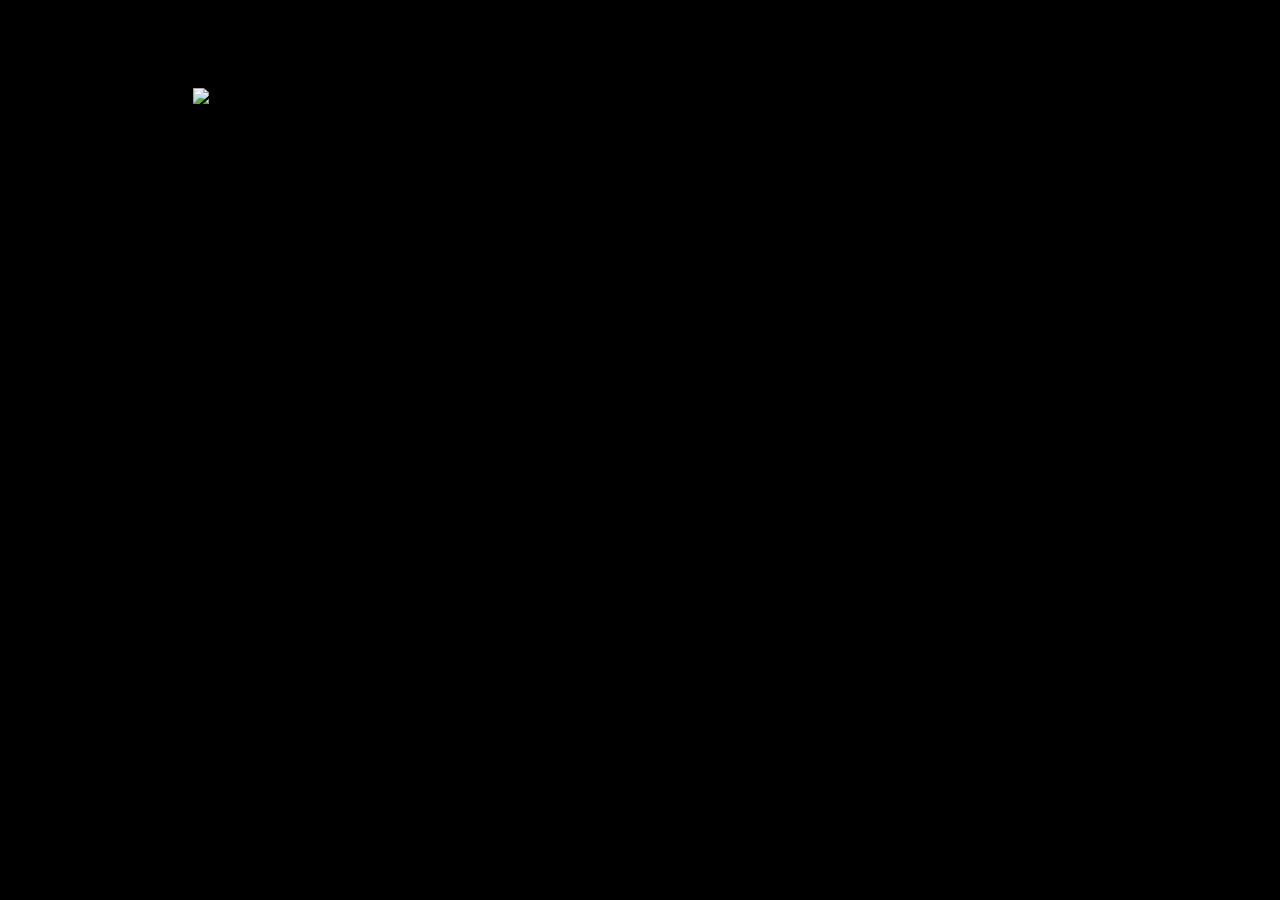
==== KeyRepeater/index.html @ 17ff4fff "no message" ====
<!DOCTYPE html>
<html lang="en">
<head>
    <meta charset="UTF-8">
    <meta http-equiv="X-UA-Compatible" content="IE=edge">
    <meta name="viewport" content="width=device-width, initial-scale=1.0">

    <link rel="icon" type="image/x-icon" href="/favicon.ico">
    <link rel="stylesheet" href="https://cdnjs.cloudflare.com/ajax/libs/github-markdown-css/5.5.1/github-markdown-dark.min.css" integrity="sha512-MmL2FuLmm/UH05Ah4JiJwA+G7OCceZDpzGHWqsju4Espzq+9nwQJdQVMNZPd1FNK2H3qDYXdET7HNG7Qm93FEg==" crossorigin="anonymous" referrerpolicy="no-referrer" />
    <script type="module" src="https://md-block.verou.me/md-block.js"></script>
    <title>CafeTools.net</title>
</head>
<body style="background-color: black; display:flex; justify-content:center;">
    <div class="markdown-body" style="min-width:400px; max-width:900px; padding:20px;">
        <table>
            <tr style="border:none;"><td style="width:128px; border:none;">
                <a href="/"><img src="/favicon.ico"></a></td>
            <td style="border:none;"><h1>CafeTools Applications</h1>
                Can't even afford a cup of coffee? Take time to savor the scent of coffee with me. I'm a developer working in South Korea and I like coding in coffee shops. And because I enjoy developing game-related applications, I created the apps introduced below to share with many people the functions I needed while playing games.
            </td></tr>
        </table>
        <md-block src="README.md">Loading...</md-block>    
    </div>
</body>
</html>
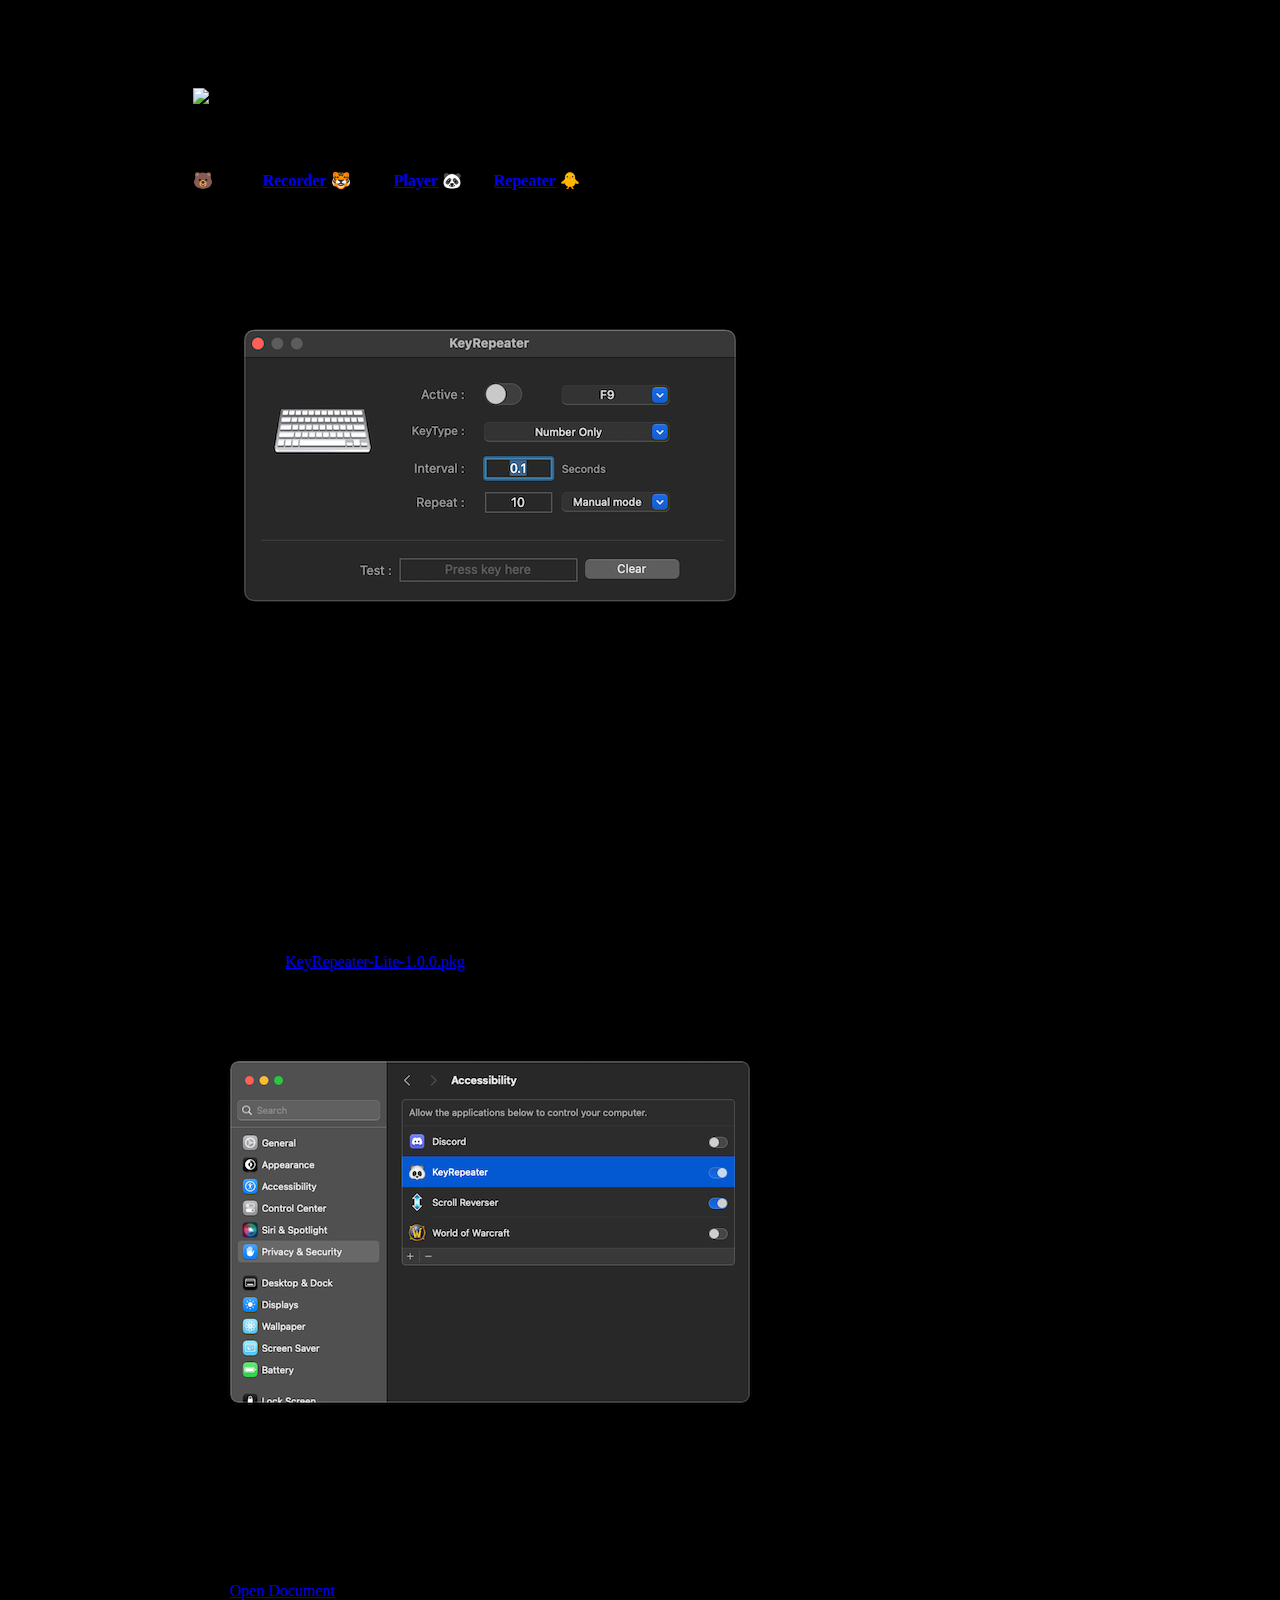
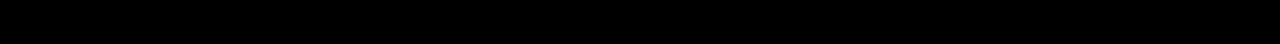
==== commit 66fd1245: "." ====
--- a/KeyRepeater/index.html
+++ b/KeyRepeater/index.html
@@ -7,11 +7,12 @@
 
     <link rel="icon" type="image/x-icon" href="/favicon.ico">
     <link rel="stylesheet" href="https://cdnjs.cloudflare.com/ajax/libs/github-markdown-css/5.5.1/github-markdown-dark.min.css" integrity="sha512-MmL2FuLmm/UH05Ah4JiJwA+G7OCceZDpzGHWqsju4Espzq+9nwQJdQVMNZPd1FNK2H3qDYXdET7HNG7Qm93FEg==" crossorigin="anonymous" referrerpolicy="no-referrer" />
-    <script type="module" src="https://md-block.verou.me/md-block.js"></script>
+    <link rel="stylesheet" type="text/css" href="/styles.css">
+    <script type="module" src="/lib/md-block.js"></script>
     <title>CafeTools.net</title>
 </head>
 <body style="background-color: black; display:flex; justify-content:center;">
-    <div class="markdown-body" style="min-width:400px; max-width:900px; padding:20px;">
+    <div class="markdown-body" style="min-width:300px; max-width:900px; padding:20px;">
         <table>
             <tr style="border:none;"><td style="width:128px; border:none;">
                 <a href="/"><img src="/favicon.ico"></a></td>
--- a/styles.css
+++ b/styles.css
@@ -0,0 +1,9 @@
+blockQuote {
+    padding: 0.75rem 1rem;
+    /* border: 1px solid #222222; */
+    border-radius: 0.3rem;
+    border-left: 5px solid #18FFFF;
+    font-size: 0.9rem;
+}
+
+
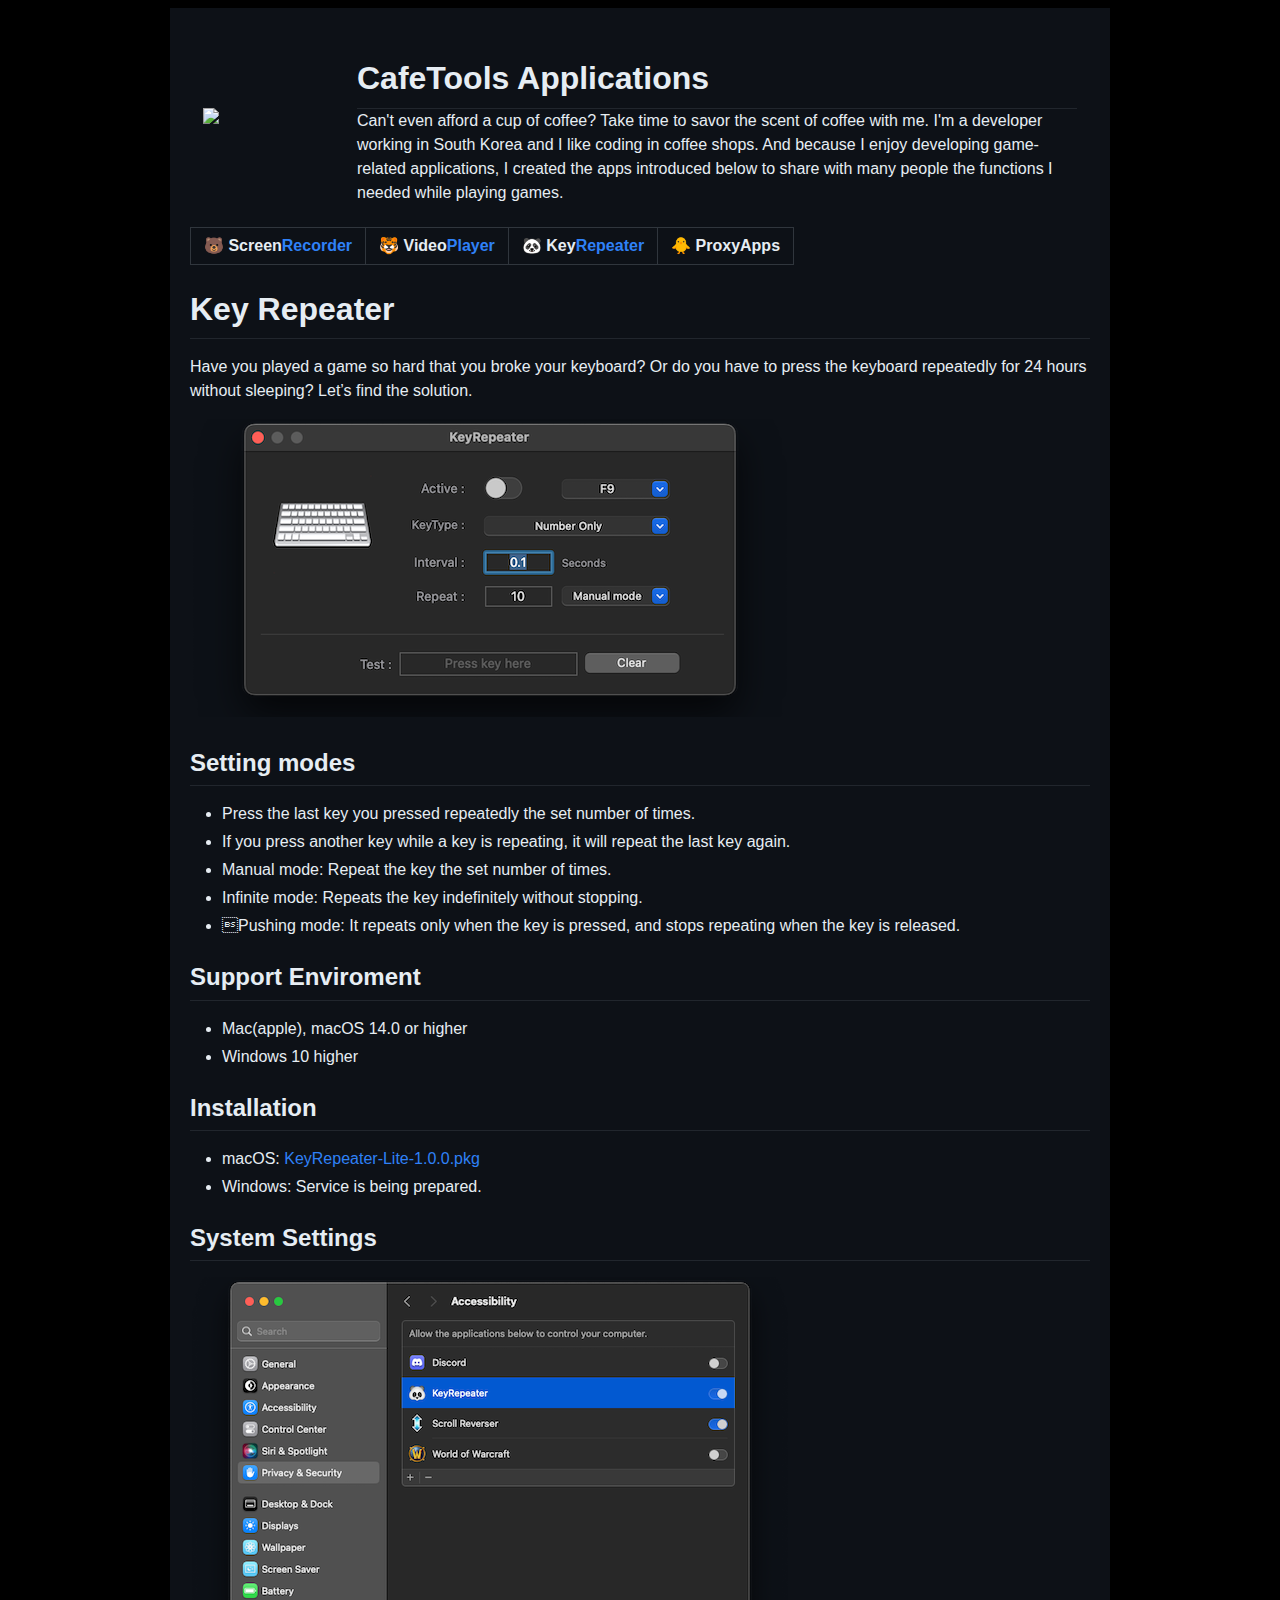
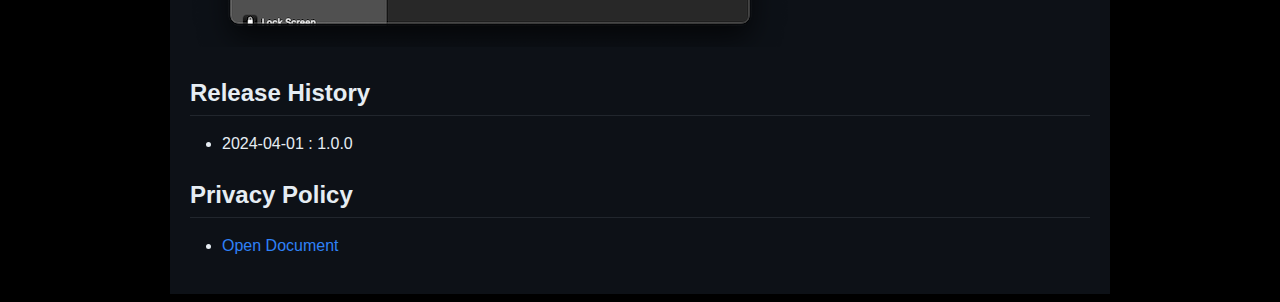
==== commit d08069ac: "..." ====
--- a/KeyRepeater/index.html
+++ b/KeyRepeater/index.html
@@ -6,7 +6,7 @@
     <meta name="viewport" content="width=device-width, initial-scale=1.0">
 
     <link rel="icon" type="image/x-icon" href="/favicon.ico">
-    <link rel="stylesheet" href="https://cdnjs.cloudflare.com/ajax/libs/github-markdown-css/5.5.1/github-markdown-dark.min.css" integrity="sha512-MmL2FuLmm/UH05Ah4JiJwA+G7OCceZDpzGHWqsju4Espzq+9nwQJdQVMNZPd1FNK2H3qDYXdET7HNG7Qm93FEg==" crossorigin="anonymous" referrerpolicy="no-referrer" />
+    <link rel="stylesheet" type="text/css" href="/lib/github-markdown-dark.min.css">
     <link rel="stylesheet" type="text/css" href="/styles.css">
     <script type="module" src="/lib/md-block.js"></script>
     <title>CafeTools.net</title>
--- a/lib/github-markdown-dark.min.css
+++ b/lib/github-markdown-dark.min.css
@@ -0,0 +1 @@
+.markdown-body{color-scheme:dark;-ms-text-size-adjust:100%;-webkit-text-size-adjust:100%;margin:0;color:#e6edf3;background-color:#0d1117;font-family:-apple-system,BlinkMacSystemFont,"Segoe UI","Noto Sans",Helvetica,Arial,sans-serif,"Apple Color Emoji","Segoe UI Emoji";font-size:16px;line-height:1.5;word-wrap:break-word}.markdown-body .octicon{display:inline-block;fill:currentColor;vertical-align:text-bottom}.markdown-body h1:hover .anchor .octicon-link:before,.markdown-body h2:hover .anchor .octicon-link:before,.markdown-body h3:hover .anchor .octicon-link:before,.markdown-body h4:hover .anchor .octicon-link:before,.markdown-body h5:hover .anchor .octicon-link:before,.markdown-body h6:hover .anchor .octicon-link:before{width:16px;height:16px;content:' ';display:inline-block;background-color:currentColor;-webkit-mask-image:url("data:image/svg+xml,<svg xmlns='http://www.w3.org/2000/svg' viewBox='0 0 16 16' version='1.1' aria-hidden='true'><path fill-rule='evenodd' d='M7.775 3.275a.75.75 0 001.06 1.06l1.25-1.25a2 2 0 112.83 2.83l-2.5 2.5a2 2 0 01-2.83 0 .75.75 0 00-1.06 1.06 3.5 3.5 0 004.95 0l2.5-2.5a3.5 3.5 0 00-4.95-4.95l-1.25 1.25zm-4.69 9.64a2 2 0 010-2.83l2.5-2.5a2 2 0 012.83 0 .75.75 0 001.06-1.06 3.5 3.5 0 00-4.95 0l-2.5 2.5a3.5 3.5 0 004.95 4.95l1.25-1.25a.75.75 0 00-1.06-1.06l-1.25 1.25a2 2 0 01-2.83 0z'></path></svg>");mask-image:url("data:image/svg+xml,<svg xmlns='http://www.w3.org/2000/svg' viewBox='0 0 16 16' version='1.1' aria-hidden='true'><path fill-rule='evenodd' d='M7.775 3.275a.75.75 0 001.06 1.06l1.25-1.25a2 2 0 112.83 2.83l-2.5 2.5a2 2 0 01-2.83 0 .75.75 0 00-1.06 1.06 3.5 3.5 0 004.95 0l2.5-2.5a3.5 3.5 0 00-4.95-4.95l-1.25 1.25zm-4.69 9.64a2 2 0 010-2.83l2.5-2.5a2 2 0 012.83 0 .75.75 0 001.06-1.06 3.5 3.5 0 00-4.95 0l-2.5 2.5a3.5 3.5 0 004.95 4.95l1.25-1.25a.75.75 0 00-1.06-1.06l-1.25 1.25a2 2 0 01-2.83 0z'></path></svg>")}.markdown-body details,.markdown-body figcaption,.markdown-body figure{display:block}.markdown-body summary{display:list-item}.markdown-body [hidden]{display:none!important}.markdown-body a{background-color:transparent;color:#2f81f7;text-decoration:none}.markdown-body abbr[title]{border-bottom:none;-webkit-text-decoration:underline dotted;text-decoration:underline dotted}.markdown-body b,.markdown-body strong{font-weight:600}.markdown-body dfn{font-style:italic}.markdown-body h1{margin:.67em 0;font-weight:600;padding-bottom:.3em;font-size:2em;border-bottom:1px solid #21262d}.markdown-body mark{background-color:rgba(187,128,9,.15);color:#e6edf3}.markdown-body small{font-size:90%}.markdown-body sub,.markdown-body sup{font-size:75%;line-height:0;position:relative;vertical-align:baseline}.markdown-body sub{bottom:-.25em}.markdown-body sup{top:-.5em}.markdown-body img{border-style:none;max-width:100%;box-sizing:content-box;background-color:#0d1117}.markdown-body code,.markdown-body kbd,.markdown-body pre,.markdown-body samp{font-family:monospace;font-size:1em}.markdown-body figure{margin:1em 40px}.markdown-body hr{box-sizing:content-box;overflow:hidden;background:0 0;border-bottom:1px solid #21262d;height:.25em;padding:0;margin:24px 0;background-color:#30363d;border:0}.markdown-body input{font:inherit;margin:0;overflow:visible;font-family:inherit;font-size:inherit;line-height:inherit}.markdown-body [type=button],.markdown-body [type=reset],.markdown-body [type=submit]{-webkit-appearance:button;appearance:button}.markdown-body [type=checkbox],.markdown-body [type=radio]{box-sizing:border-box;padding:0}.markdown-body [type=number]::-webkit-inner-spin-button,.markdown-body [type=number]::-webkit-outer-spin-button{height:auto}.markdown-body [type=search]::-webkit-search-cancel-button,.markdown-body [type=search]::-webkit-search-decoration{-webkit-appearance:none;appearance:none}.markdown-body ::-webkit-input-placeholder{color:inherit;opacity:.54}.markdown-body ::-webkit-file-upload-button{-webkit-appearance:button;appearance:button;font:inherit}.markdown-body a:hover{text-decoration:underline}.markdown-body ::placeholder{color:#6e7681;opacity:1}.markdown-body hr::before{display:table;content:""}.markdown-body hr::after{display:table;clear:both;content:""}.markdown-body table{border-spacing:0;border-collapse:collapse;display:block;width:max-content;max-width:100%;overflow:auto}.markdown-body td,.markdown-body th{padding:0}.markdown-body details summary{cursor:pointer}.markdown-body details:not([open])>:not(summary){display:none!important}.markdown-body [role=button]:focus,.markdown-body a:focus,.markdown-body input[type=checkbox]:focus,.markdown-body input[type=radio]:focus{outline:2px solid #2f81f7;outline-offset:-2px;box-shadow:none}.markdown-body [role=button]:focus:not(:focus-visible),.markdown-body a:focus:not(:focus-visible),.markdown-body input[type=checkbox]:focus:not(:focus-visible),.markdown-body input[type=radio]:focus:not(:focus-visible){outline:solid 1px transparent}.markdown-body [role=button]:focus-visible,.markdown-body a:focus-visible,.markdown-body input[type=checkbox]:focus-visible,.markdown-body input[type=radio]:focus-visible{outline:2px solid #2f81f7;outline-offset:-2px;box-shadow:none}.markdown-body a:not([class]):focus,.markdown-body a:not([class]):focus-visible,.markdown-body input[type=checkbox]:focus,.markdown-body input[type=checkbox]:focus-visible,.markdown-body input[type=radio]:focus,.markdown-body input[type=radio]:focus-visible{outline-offset:0}.markdown-body kbd{display:inline-block;padding:3px 5px;font:11px ui-monospace,SFMono-Regular,SF Mono,Menlo,Consolas,Liberation Mono,monospace;line-height:10px;color:#e6edf3;vertical-align:middle;background-color:#161b22;border:solid 1px rgba(110,118,129,.4);border-bottom-color:rgba(110,118,129,.4);border-radius:6px;box-shadow:inset 0 -1px 0 rgba(110,118,129,.4)}.markdown-body h1,.markdown-body h2,.markdown-body h3,.markdown-body h4,.markdown-body h5,.markdown-body h6{margin-top:24px;margin-bottom:16px;font-weight:600;line-height:1.25}.markdown-body h2{font-weight:600;padding-bottom:.3em;font-size:1.5em;border-bottom:1px solid #21262d}.markdown-body h3{font-weight:600;font-size:1.25em}.markdown-body h4{font-weight:600;font-size:1em}.markdown-body h5{font-weight:600;font-size:.875em}.markdown-body h6{font-weight:600;font-size:.85em;color:#848d97}.markdown-body p{margin-top:0;margin-bottom:10px}.markdown-body blockquote{margin:0;padding:0 1em;color:#848d97;border-left:.25em solid #30363d}.markdown-body ol,.markdown-body ul{margin-top:0;margin-bottom:0;padding-left:2em}.markdown-body ol ol,.markdown-body ul ol{list-style-type:lower-roman}.markdown-body ol ol ol,.markdown-body ol ul ol,.markdown-body ul ol ol,.markdown-body ul ul ol{list-style-type:lower-alpha}.markdown-body dd{margin-left:0}.markdown-body code,.markdown-body samp,.markdown-body tt{font-family:ui-monospace,SFMono-Regular,SF Mono,Menlo,Consolas,Liberation Mono,monospace;font-size:12px}.markdown-body pre{margin-top:0;margin-bottom:0;font-family:ui-monospace,SFMono-Regular,SF Mono,Menlo,Consolas,Liberation Mono,monospace;font-size:12px;word-wrap:normal}.markdown-body .octicon{display:inline-block;overflow:visible!important;vertical-align:text-bottom;fill:currentColor}.markdown-body input::-webkit-inner-spin-button,.markdown-body input::-webkit-outer-spin-button{margin:0;-webkit-appearance:none;appearance:none}.markdown-body .mr-2{margin-right:8px!important}.markdown-body::before{display:table;content:""}.markdown-body::after{display:table;clear:both;content:""}.markdown-body>:first-child{margin-top:0!important}.markdown-body>:last-child{margin-bottom:0!important}.markdown-body a:not([href]){color:inherit;text-decoration:none}.markdown-body .absent{color:#f85149}.markdown-body .anchor{float:left;padding-right:4px;margin-left:-20px;line-height:1}.markdown-body .anchor:focus{outline:0}.markdown-body blockquote,.markdown-body details,.markdown-body dl,.markdown-body ol,.markdown-body p,.markdown-body pre,.markdown-body table,.markdown-body ul{margin-top:0;margin-bottom:16px}.markdown-body blockquote>:first-child{margin-top:0}.markdown-body blockquote>:last-child{margin-bottom:0}.markdown-body h1 .octicon-link,.markdown-body h2 .octicon-link,.markdown-body h3 .octicon-link,.markdown-body h4 .octicon-link,.markdown-body h5 .octicon-link,.markdown-body h6 .octicon-link{color:#e6edf3;vertical-align:middle;visibility:hidden}.markdown-body h1:hover .anchor,.markdown-body h2:hover .anchor,.markdown-body h3:hover .anchor,.markdown-body h4:hover .anchor,.markdown-body h5:hover .anchor,.markdown-body h6:hover .anchor{text-decoration:none}.markdown-body h1:hover .anchor .octicon-link,.markdown-body h2:hover .anchor .octicon-link,.markdown-body h3:hover .anchor .octicon-link,.markdown-body h4:hover .anchor .octicon-link,.markdown-body h5:hover .anchor .octicon-link,.markdown-body h6:hover .anchor .octicon-link{visibility:visible}.markdown-body h1 code,.markdown-body h1 tt,.markdown-body h2 code,.markdown-body h2 tt,.markdown-body h3 code,.markdown-body h3 tt,.markdown-body h4 code,.markdown-body h4 tt,.markdown-body h5 code,.markdown-body h5 tt,.markdown-body h6 code,.markdown-body h6 tt{padding:0 .2em;font-size:inherit}.markdown-body summary h1,.markdown-body summary h2,.markdown-body summary h3,.markdown-body summary h4,.markdown-body summary h5,.markdown-body summary h6{display:inline-block}.markdown-body summary h1 .anchor,.markdown-body summary h2 .anchor,.markdown-body summary h3 .anchor,.markdown-body summary h4 .anchor,.markdown-body summary h5 .anchor,.markdown-body summary h6 .anchor{margin-left:-40px}.markdown-body summary h1,.markdown-body summary h2{padding-bottom:0;border-bottom:0}.markdown-body ol.no-list,.markdown-body ul.no-list{padding:0;list-style-type:none}.markdown-body ol[type="a s"]{list-style-type:lower-alpha}.markdown-body ol[type="A s"]{list-style-type:upper-alpha}.markdown-body ol[type="i s"]{list-style-type:lower-roman}.markdown-body ol[type="I s"]{list-style-type:upper-roman}.markdown-body ol[type="1"]{list-style-type:decimal}.markdown-body div>ol:not([type]){list-style-type:decimal}.markdown-body ol ol,.markdown-body ol ul,.markdown-body ul ol,.markdown-body ul ul{margin-top:0;margin-bottom:0}.markdown-body li>p{margin-top:16px}.markdown-body li+li{margin-top:.25em}.markdown-body dl{padding:0}.markdown-body dl dt{padding:0;margin-top:16px;font-size:1em;font-style:italic;font-weight:600}.markdown-body dl dd{padding:0 16px;margin-bottom:16px}.markdown-body table th{font-weight:600}.markdown-body table td,.markdown-body table th{padding:6px 13px;border:1px solid #30363d}.markdown-body table td>:last-child{margin-bottom:0}.markdown-body table tr{background-color:#0d1117;border-top:1px solid #21262d}.markdown-body table tr:nth-child(2n){background-color:#161b22}.markdown-body table img{background-color:transparent}.markdown-body img[align=right]{padding-left:20px}.markdown-body img[align=left]{padding-right:20px}.markdown-body .emoji{max-width:none;vertical-align:text-top;background-color:transparent}.markdown-body span.frame{display:block;overflow:hidden}.markdown-body span.frame>span{display:block;float:left;width:auto;padding:7px;margin:13px 0 0;overflow:hidden;border:1px solid #30363d}.markdown-body span.frame span img{display:block;float:left}.markdown-body span.frame span span{display:block;padding:5px 0 0;clear:both;color:#e6edf3}.markdown-body span.align-center{display:block;overflow:hidden;clear:both}.markdown-body span.align-center>span{display:block;margin:13px auto 0;overflow:hidden;text-align:center}.markdown-body span.align-center span img{margin:0 auto;text-align:center}.markdown-body span.align-right{display:block;overflow:hidden;clear:both}.markdown-body span.align-right>span{display:block;margin:13px 0 0;overflow:hidden;text-align:right}.markdown-body span.align-right span img{margin:0;text-align:right}.markdown-body span.float-left{display:block;float:left;margin-right:13px;overflow:hidden}.markdown-body span.float-left span{margin:13px 0 0}.markdown-body span.float-right{display:block;float:right;margin-left:13px;overflow:hidden}.markdown-body span.float-right>span{display:block;margin:13px auto 0;overflow:hidden;text-align:right}.markdown-body code,.markdown-body tt{padding:.2em .4em;margin:0;font-size:85%;white-space:break-spaces;background-color:rgba(110,118,129,.4);border-radius:6px}.markdown-body code br,.markdown-body tt br{display:none}.markdown-body del code{text-decoration:inherit}.markdown-body samp{font-size:85%}.markdown-body pre code{font-size:100%}.markdown-body pre>code{padding:0;margin:0;word-break:normal;white-space:pre;background:0 0;border:0}.markdown-body .highlight{margin-bottom:16px}.markdown-body .highlight pre{margin-bottom:0;word-break:normal}.markdown-body .highlight pre,.markdown-body pre{padding:16px;overflow:auto;font-size:85%;line-height:1.45;color:#e6edf3;background-color:#161b22;border-radius:6px}.markdown-body pre code,.markdown-body pre tt{display:inline;max-width:auto;padding:0;margin:0;overflow:visible;line-height:inherit;word-wrap:normal;background-color:transparent;border:0}.markdown-body .csv-data td,.markdown-body .csv-data th{padding:5px;overflow:hidden;font-size:12px;line-height:1;text-align:left;white-space:nowrap}.markdown-body .csv-data .blob-num{padding:10px 8px 9px;text-align:right;background:#0d1117;border:0}.markdown-body .csv-data tr{border-top:0}.markdown-body .csv-data th{font-weight:600;background:#161b22;border-top:0}.markdown-body [data-footnote-ref]::before{content:"["}.markdown-body [data-footnote-ref]::after{content:"]"}.markdown-body .footnotes{font-size:12px;color:#848d97;border-top:1px solid #30363d}.markdown-body .footnotes ol{padding-left:16px}.markdown-body .footnotes ol ul{display:inline-block;padding-left:16px;margin-top:16px}.markdown-body .footnotes li{position:relative}.markdown-body .footnotes li:target::before{position:absolute;top:-8px;right:-8px;bottom:-8px;left:-24px;pointer-events:none;content:"";border:2px solid #1f6feb;border-radius:6px}.markdown-body .footnotes li:target{color:#e6edf3}.markdown-body .footnotes .data-footnote-backref g-emoji{font-family:monospace}.markdown-body .pl-c{color:#8b949e}.markdown-body .pl-c1,.markdown-body .pl-s .pl-v{color:#79c0ff}.markdown-body .pl-e,.markdown-body .pl-en{color:#d2a8ff}.markdown-body .pl-s .pl-s1,.markdown-body .pl-smi{color:#c9d1d9}.markdown-body .pl-ent{color:#7ee787}.markdown-body .pl-k{color:#ff7b72}.markdown-body .pl-pds,.markdown-body .pl-s,.markdown-body .pl-s .pl-pse .pl-s1,.markdown-body .pl-sr,.markdown-body .pl-sr .pl-cce,.markdown-body .pl-sr .pl-sra,.markdown-body .pl-sr .pl-sre{color:#a5d6ff}.markdown-body .pl-smw,.markdown-body .pl-v{color:#ffa657}.markdown-body .pl-bu{color:#f85149}.markdown-body .pl-ii{color:#f0f6fc;background-color:#8e1519}.markdown-body .pl-c2{color:#f0f6fc;background-color:#b62324}.markdown-body .pl-sr .pl-cce{font-weight:700;color:#7ee787}.markdown-body .pl-ml{color:#f2cc60}.markdown-body .pl-mh,.markdown-body .pl-mh .pl-en,.markdown-body .pl-ms{font-weight:700;color:#1f6feb}.markdown-body .pl-mi{font-style:italic;color:#c9d1d9}.markdown-body .pl-mb{font-weight:700;color:#c9d1d9}.markdown-body .pl-md{color:#ffdcd7;background-color:#67060c}.markdown-body .pl-mi1{color:#aff5b4;background-color:#033a16}.markdown-body .pl-mc{color:#ffdfb6;background-color:#5a1e02}.markdown-body .pl-mi2{color:#c9d1d9;background-color:#1158c7}.markdown-body .pl-mdr{font-weight:700;color:#d2a8ff}.markdown-body .pl-ba{color:#8b949e}.markdown-body .pl-sg{color:#484f58}.markdown-body .pl-corl{text-decoration:underline;color:#a5d6ff}.markdown-body g-emoji{display:inline-block;min-width:1ch;font-family:"Apple Color Emoji","Segoe UI Emoji","Segoe UI Symbol";font-size:1em;font-style:normal!important;font-weight:400;line-height:1;vertical-align:-.075em}.markdown-body g-emoji img{width:1em;height:1em}.markdown-body .task-list-item{list-style-type:none}.markdown-body .task-list-item label{font-weight:400}.markdown-body .task-list-item.enabled label{cursor:pointer}.markdown-body .task-list-item+.task-list-item{margin-top:4px}.markdown-body .task-list-item .handle{display:none}.markdown-body .task-list-item-checkbox{margin:0 .2em .25em -1.4em;vertical-align:middle}.markdown-body .contains-task-list:dir(rtl) .task-list-item-checkbox{margin:0 -1.6em .25em .2em}.markdown-body .contains-task-list{position:relative}.markdown-body .contains-task-list:focus-within .task-list-item-convert-container,.markdown-body .contains-task-list:hover .task-list-item-convert-container{display:block;width:auto;height:24px;overflow:visible;clip:auto}.markdown-body ::-webkit-calendar-picker-indicator{filter:invert(50%)}.markdown-body .markdown-alert{padding:8px 16px;margin-bottom:16px;color:inherit;border-left:.25em solid #30363d}.markdown-body .markdown-alert>:first-child{margin-top:0}.markdown-body .markdown-alert>:last-child{margin-bottom:0}.markdown-body .markdown-alert .markdown-alert-title{display:flex;font-weight:500;align-items:center;line-height:1}.markdown-body .markdown-alert.markdown-alert-note{border-left-color:#1f6feb}.markdown-body .markdown-alert.markdown-alert-note .markdown-alert-title{color:#2f81f7}.markdown-body .markdown-alert.markdown-alert-important{border-left-color:#8957e5}.markdown-body .markdown-alert.markdown-alert-important .markdown-alert-title{color:#a371f7}.markdown-body .markdown-alert.markdown-alert-warning{border-left-color:#9e6a03}.markdown-body .markdown-alert.markdown-alert-warning .markdown-alert-title{color:#d29922}.markdown-body .markdown-alert.markdown-alert-tip{border-left-color:#238636}.markdown-body .markdown-alert.markdown-alert-tip .markdown-alert-title{color:#3fb950}.markdown-body .markdown-alert.markdown-alert-caution{border-left-color:#da3633}.markdown-body .markdown-alert.markdown-alert-caution .markdown-alert-title{color:#f85149}